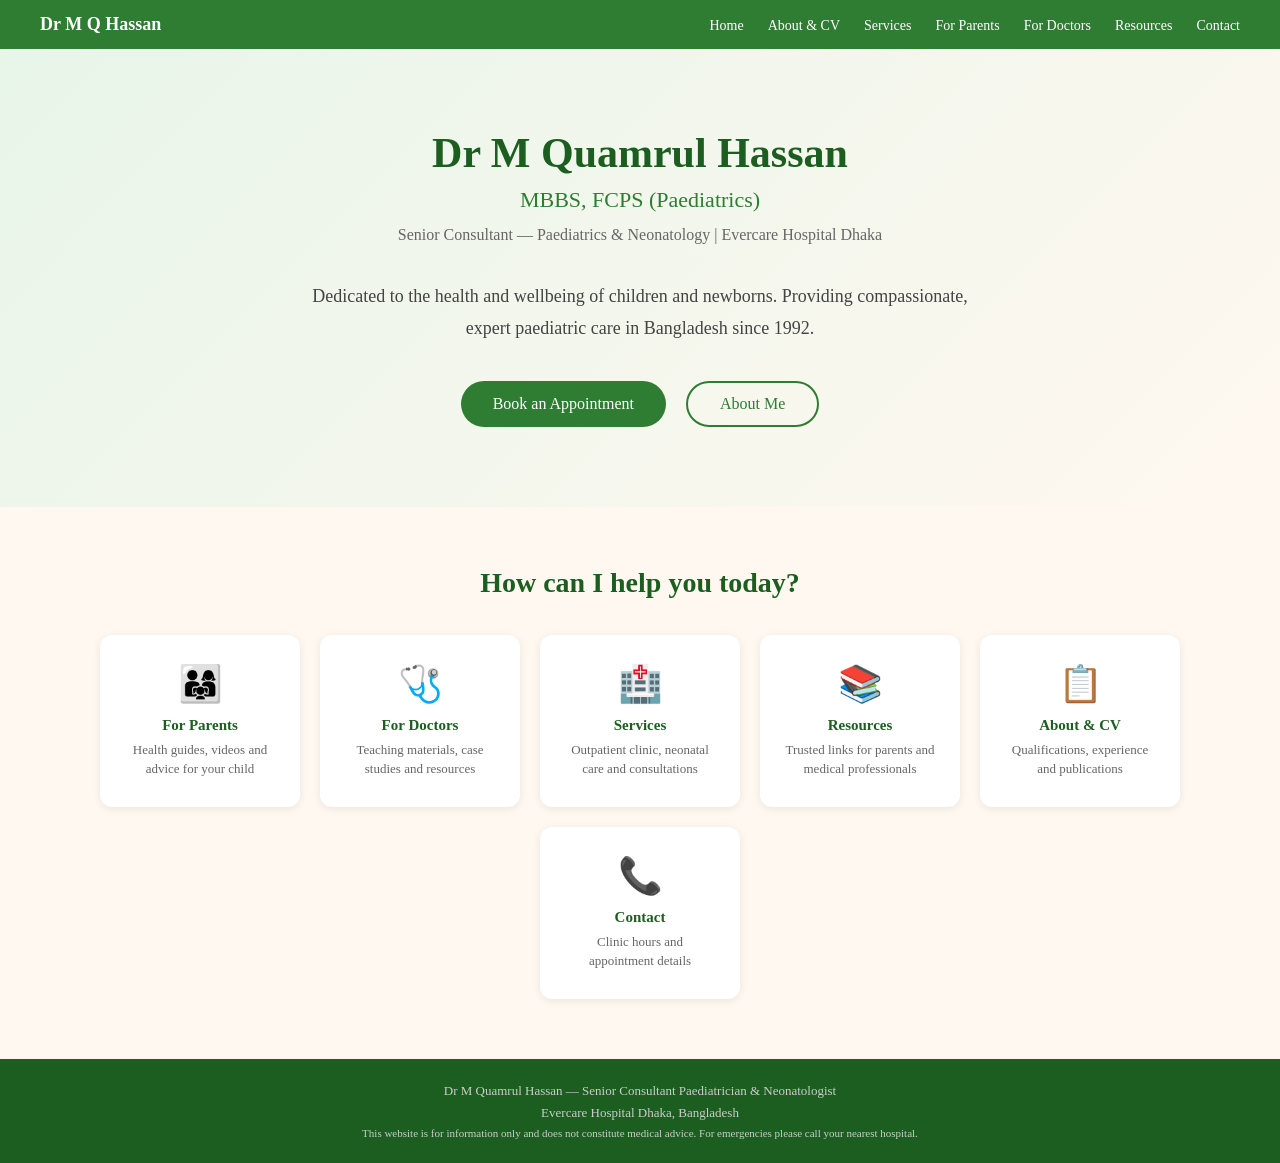
==== index.html @ ed6ae843 "Add landing page" ====
<!DOCTYPE html>
<html lang="en">
<head>
  <meta charset="UTF-8">
  <meta name="viewport" content="width=device-width, initial-scale=1.0">
  <title>Dr M Quamrul Hassan — Consultant Paediatrician</title>
  <style>
    * { margin: 0; padding: 0; box-sizing: border-box; }
    body { font-family: Georgia, serif; background: #FFF8F0; color: #333; }

    /* Navigation */
    nav {
      background: #2E7D32;
      padding: 14px 40px;
      display: flex;
      justify-content: space-between;
      align-items: center;
    }
    nav .logo {
      color: white;
      font-size: 18px;
      font-weight: bold;
    }
    nav ul {
      list-style: none;
      display: flex;
      gap: 24px;
    }
    nav ul li a {
      color: white;
      text-decoration: none;
      font-size: 14px;
    }
    nav ul li a:hover { text-decoration: underline; }

    /* Hero section */
    .hero {
      background: linear-gradient(135deg, #E8F5E9, #FFF8F0);
      padding: 80px 40px;
      text-align: center;
    }
    .hero h1 {
      font-size: 42px;
      color: #1B5E20;
      margin-bottom: 10px;
    }
    .hero h2 {
      font-size: 22px;
      color: #2E7D32;
      font-weight: normal;
      margin-bottom: 8px;
    }
    .hero .hospital {
      font-size: 16px;
      color: #666;
      margin-bottom: 30px;
    }
    .hero p {
      font-size: 18px;
      color: #444;
      max-width: 700px;
      margin: 0 auto 36px;
      line-height: 1.8;
    }
    .btn {
      background: #2E7D32;
      color: white;
      padding: 14px 32px;
      border-radius: 30px;
      text-decoration: none;
      font-size: 16px;
      margin: 0 8px;
      display: inline-block;
    }
    .btn-outline {
      background: transparent;
      color: #2E7D32;
      border: 2px solid #2E7D32;
      padding: 12px 32px;
      border-radius: 30px;
      text-decoration: none;
      font-size: 16px;
      margin: 0 8px;
      display: inline-block;
    }

    /* Quick links */
    .quick-links {
      padding: 60px 40px;
      text-align: center;
    }
    .quick-links h3 {
      font-size: 28px;
      color: #1B5E20;
      margin-bottom: 36px;
    }
    .cards {
      display: flex;
      flex-wrap: wrap;
      gap: 20px;
      justify-content: center;
    }
    .card {
      background: white;
      border-radius: 12px;
      padding: 28px 24px;
      width: 200px;
      box-shadow: 0 2px 8px rgba(0,0,0,0.08);
      text-decoration: none;
      color: #333;
      transition: transform 0.2s;
    }
    .card:hover { transform: translateY(-4px); }
    .card .icon { font-size: 36px; margin-bottom: 12px; }
    .card h4 { font-size: 15px; color: #1B5E20; margin-bottom: 6px; }
    .card p { font-size: 13px; color: #666; line-height: 1.5; }

    /* Footer */
    footer {
      background: #1B5E20;
      color: #ccc;
      text-align: center;
      padding: 24px;
      font-size: 13px;
    }
    footer a { color: #A5D6A7; text-decoration: none; }
  </style>
</head>
<body>

  <!-- Navigation -->
  <nav>
    <div class="logo">Dr M Q Hassan</div>
    <ul>
      <li><a href="index.html">Home</a></li>
      <li><a href="about.html">About & CV</a></li>
      <li><a href="services.html">Services</a></li>
      <li><a href="parents.html">For Parents</a></li>
      <li><a href="doctors.html">For Doctors</a></li>
      <li><a href="resources.html">Resources</a></li>
      <li><a href="contact.html">Contact</a></li>
    </ul>
  </nav>

  <!-- Hero -->
  <div class="hero">
    <h1>Dr M Quamrul Hassan</h1>
    <h2>MBBS, FCPS (Paediatrics)</h2>
    <p class="hospital">Senior Consultant — Paediatrics & Neonatology | Evercare Hospital Dhaka</p>
    <p>
      Dedicated to the health and wellbeing of children and newborns.
      Providing compassionate, expert paediatric care in Bangladesh since 1992.
    </p>
    <a href="contact.html" class="btn">Book an Appointment</a>
    <a href="about.html" class="btn-outline">About Me</a>
  </div>

  <!-- Quick links -->
  <div class="quick-links">
    <h3>How can I help you today?</h3>
    <div class="cards">
      <a href="parents.html" class="card">
        <div class="icon">👨‍👩‍👧</div>
        <h4>For Parents</h4>
        <p>Health guides, videos and advice for your child</p>
      </a>
      <a href="doctors.html" class="card">
        <div class="icon">🩺</div>
        <h4>For Doctors</h4>
        <p>Teaching materials, case studies and resources</p>
      </a>
      <a href="services.html" class="card">
        <div class="icon">🏥</div>
        <h4>Services</h4>
        <p>Outpatient clinic, neonatal care and consultations</p>
      </a>
      <a href="resources.html" class="card">
        <div class="icon">📚</div>
        <h4>Resources</h4>
        <p>Trusted links for parents and medical professionals</p>
      </a>
      <a href="about.html" class="card">
        <div class="icon">📋</div>
        <h4>About & CV</h4>
        <p>Qualifications, experience and publications</p>
      </a>
      <a href="contact.html" class="card">
        <div class="icon">📞</div>
        <h4>Contact</h4>
        <p>Clinic hours and appointment details</p>
      </a>
    </div>
  </div>

  <!-- Footer -->
  <footer>
    <p>Dr M Quamrul Hassan — Senior Consultant Paediatrician & Neonatologist</p>
    <p style="margin-top:6px;">Evercare Hospital Dhaka, Bangladesh</p>
    <p style="margin-top:6px; font-size:11px;">
      This website is for information only and does not constitute medical advice.
      For emergencies please call your nearest hospital.
    </p>
  </footer>

</body>
</html>
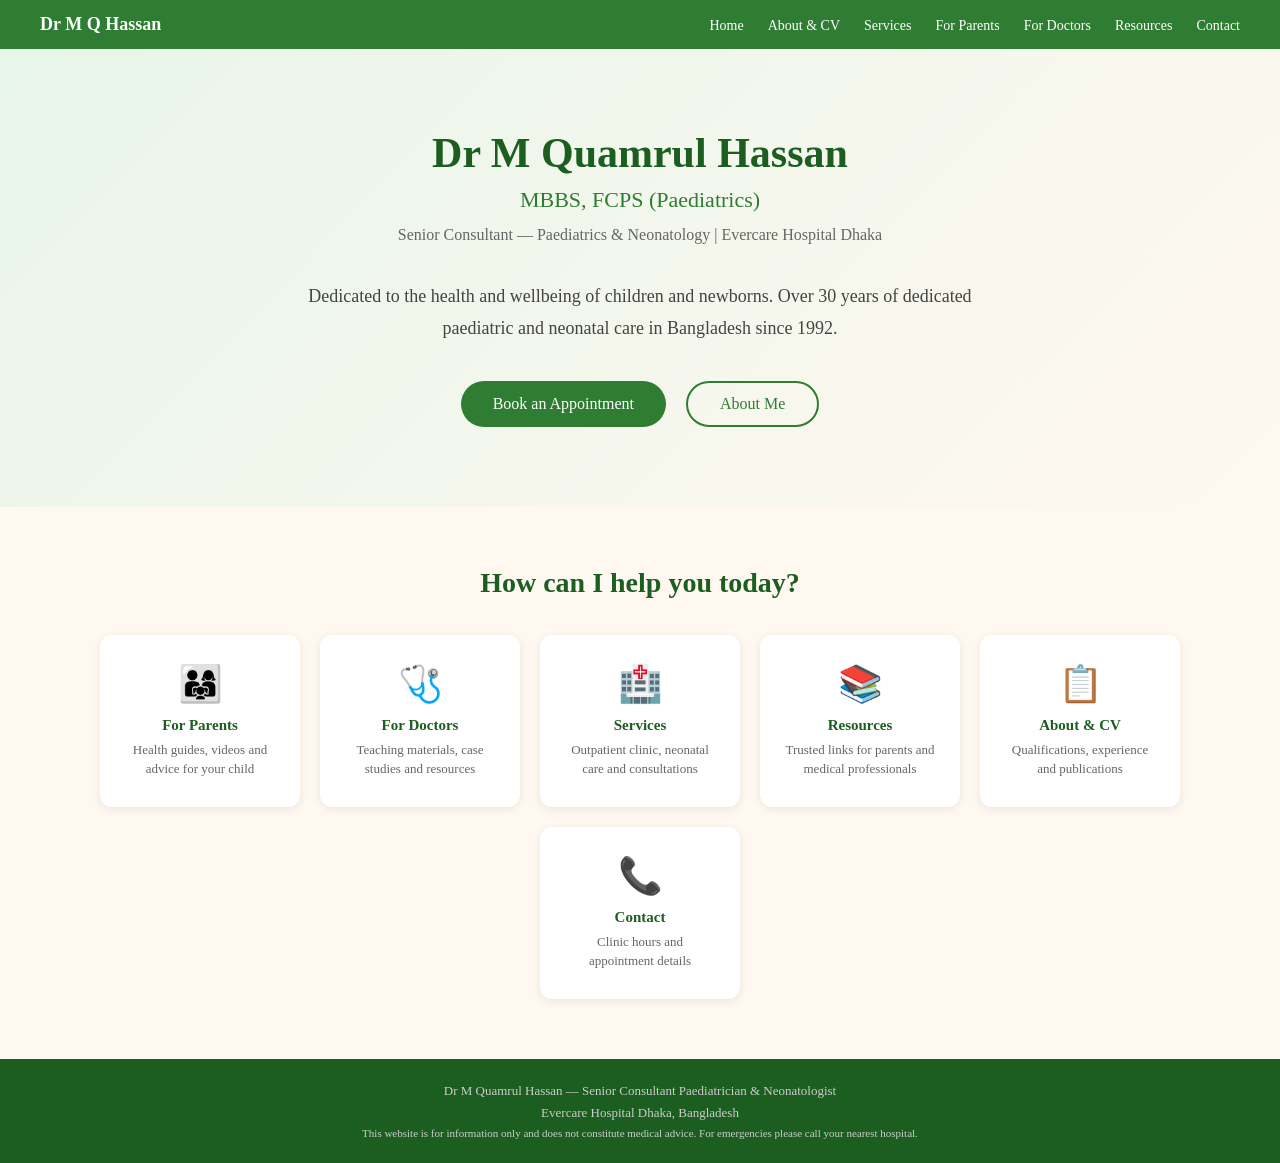
==== commit 4612f7ed: "Update welcome message" ====
--- a/index.html
+++ b/index.html
@@ -149,7 +149,7 @@
     <p class="hospital">Senior Consultant — Paediatrics & Neonatology | Evercare Hospital Dhaka</p>
     <p>
       Dedicated to the health and wellbeing of children and newborns.
-      Providing compassionate, expert paediatric care in Bangladesh since 1992.
+      Over 30 years of dedicated paediatric and neonatal care in Bangladesh since 1992.
     </p>
     <a href="contact.html" class="btn">Book an Appointment</a>
     <a href="about.html" class="btn-outline">About Me</a>
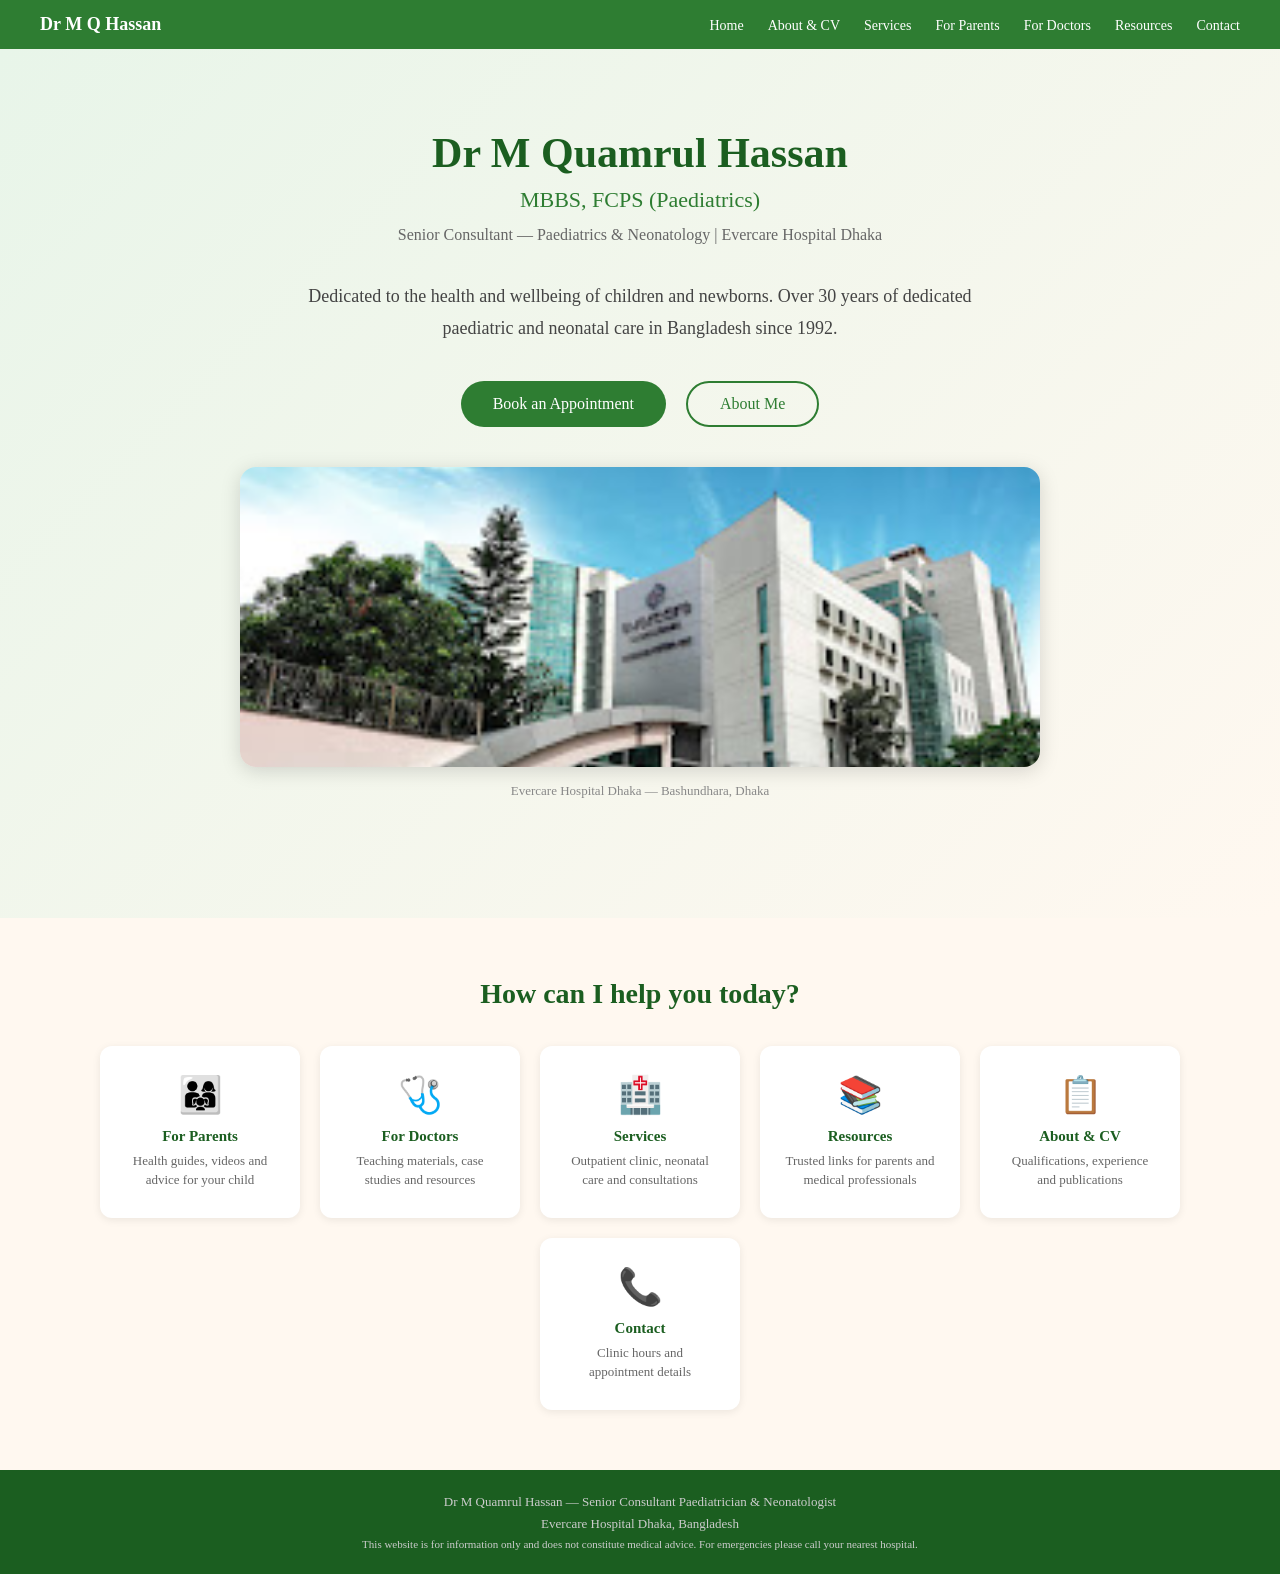
==== commit 3a0a532c: "Add contact page, hospital map, and Evercare photo to landing page" ====
--- a/index.html
+++ b/index.html
@@ -153,6 +153,17 @@
     </p>
     <a href="contact.html" class="btn">Book an Appointment</a>
     <a href="about.html" class="btn-outline">About Me</a>
+
+    <div style="margin-top:40px;">
+      <img src="images/evercare-dhaka.jpg"
+        alt="Evercare Hospital Dhaka"
+        style="width:100%; max-width:800px; height:300px;
+        object-fit:cover; border-radius:16px;
+        box-shadow: 0 4px 20px rgba(0,0,0,0.15);">
+      <p style="font-size:13px; color:#888; margin-top:8px;">
+        Evercare Hospital Dhaka — Bashundhara, Dhaka
+      </p>
+    </div>
   </div>
 
   <!-- Quick links -->
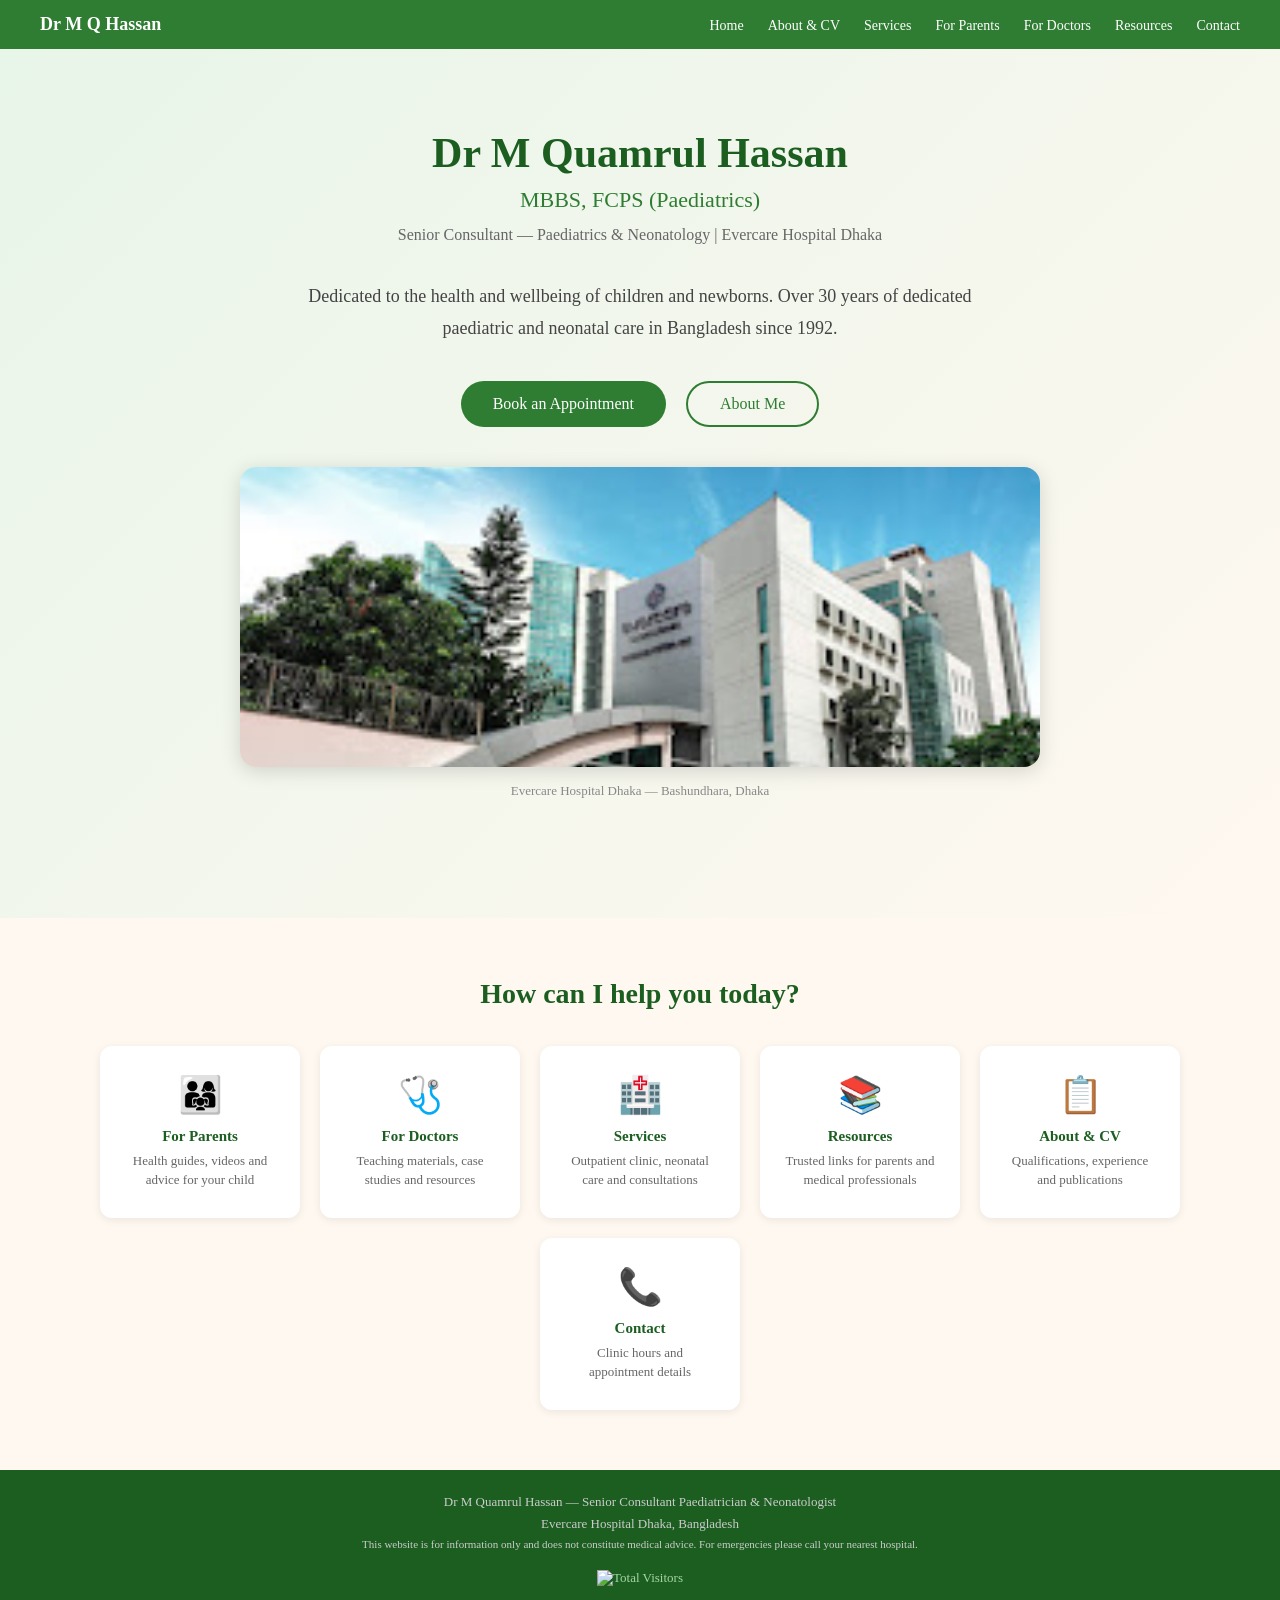
==== commit 05b69eb7: "Add visitor counter and Facebook comments" ====
--- a/index.html
+++ b/index.html
@@ -211,6 +211,9 @@
       This website is for information only and does not constitute medical advice.
       For emergencies please call your nearest hospital.
     </p>
+    <div style="margin-top:20px; display:flex; justify-content:center;">
+      <a href="https://hits.seeyoufarm.com"><img src="https://hits.seeyoufarm.com/api/count/incr/badge.svg?url=https%3A%2F%2Fmqhassan.github.io&count_bg=%232E7D32&title_bg=%231B5E20&icon=&icon_color=%23E7E7E7&title=Total+Visitors&edge_flat=false" alt="Total Visitors"/></a>
+    </div>
   </footer>
 
 </body>
